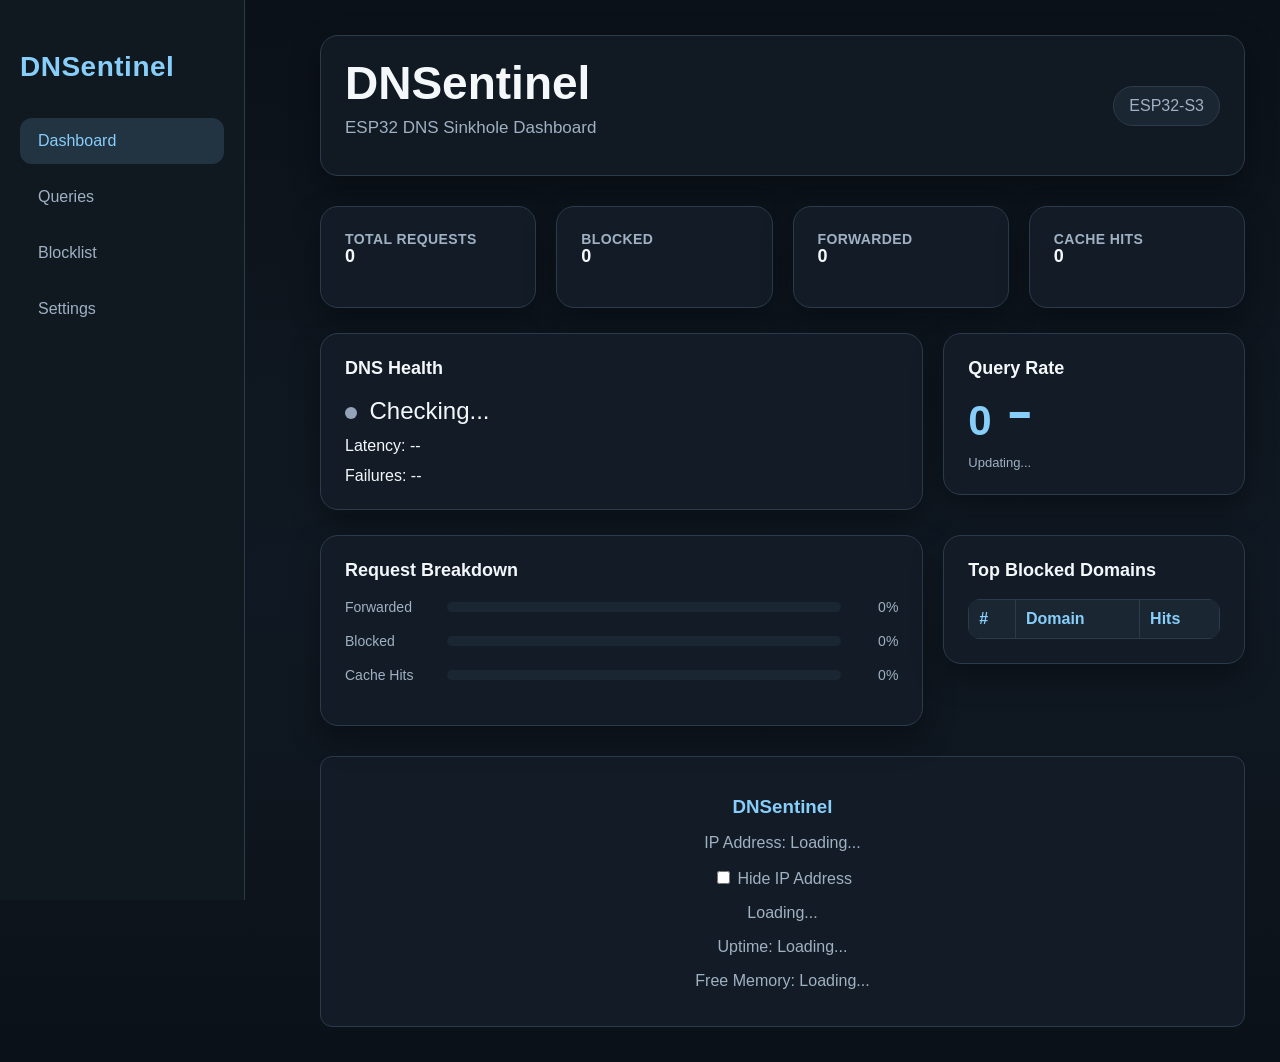
==== data/index.html @ ae34e049 "Redesign dashboard layout and modernize UI" ====
<!DOCTYPE html>
<html>

<head>
    <meta charset="UTF-8">
    <title>DNSentinel</title>
    <link rel="stylesheet" href="style.css">
</head>

<body>

    
    <div class="sidebar">
        <h2>DNSentinel</h2>

        <a href="/" class="active">
            Dashboard
        </a>

        <a href="/queries.html">
            Queries
        </a>

        <a href="/blocklist.html">
            Blocklist
        </a>

        <a href="/settings.html">
            Settings
        </a>
    </div>
    <div class="content">

            <header class="topbar">

                <div class="topbar-left">

                    <h1>DNSentinel</h1>

                    <p class="subtitle">
                        ESP32 DNS Sinkhole Dashboard
                    </p>
                </div>

                    <div class="system-chip">

                        <span>
                            ESP32-S3
                        </span>
                    </div>
                

                
            </header>
    

        

    
    
    <div class="stats-grid">

        <div class="card stat-card">

            <span class="stat-label">
                Total Requests
            </span>

            <h2 id="total">0</h2>
        </div>

        <div class="card stat-card">

            <span class="stat-label">
                Blocked
            </span>

            <h2 id="blocked">0</h2>

        </div>
        
        <div class="card stat-card">

            <span class="stat-label">
                Forwarded
            </span>

            <h2 id="forwarded">0</h2>


        </div>
        <div class="card stat-card">

            <span class="stat-label">
                Cache Hits
            </span>

            <h2 id="cache_hits">0</h2>
        </div>
    </div>

    <section class="dashboard-row">

        <div class="card wide-card">

            <h2>
                DNS Health
            </h2>

            <div class="health-grid">

                <div>

                    <span id="dns-dot" class="status-dot"></span>

                    <span id="dns-status">
                        Checking...
                    </span>
                </div>

                <div id="dns-latency">
                    Latency: --
                </div>

                <div id="dns-failures">
                    Failures: --
                </div>
            </div>
        </div>
        <div class="card wide-card">

            <h2>
                Query Rate
            </h2>

            <div class="query-rate-display">

                <span id="query-rate">
                    0
                </span>

                <span id="query-trend">
                    ▬
                </span>
            </div>
            <span class="card-status" id="stats-updated">
                Updating...
            </span>
        </div>
    </section>

    <section class="dashboard-row">
        <div class="card wide-card">

            <h2>
                Request Breakdown
            </h2>

            <div class="breakdown">

                <div class="bar-group">

                    <label>Forwarded</label>

                    <div class="bar-background">

                        <div
                            id="forwarded-bar"
                            class="bar forwarded-bar">
                        </div>
                    </div>

                    <span id="forwarded-percent">
                        0%
                    </span>
                </div>

                <div class="bar-group">

                    <label>Blocked</label>

                    <div class="bar-background">

                        <div 
                            id="blocked-bar"
                            class="bar blocked-bar">
                        </div>
                    </div>

                    <span id="blocked-percent">
                        0%
                    </span>
                </div>

                <div class="bar-group">

                    <label>Cache Hits</label>

                    <div class="bar-background">

                        <div
                            id="cache-bar"
                            class="bar cache-bar">
                        </div>
                    </div>

                    <span id="cache-percent">
                        0%
                    </span>
                </div>
            </div>
        </div>

        <div class="card wide-card">

            <h2>
                Top Blocked Domains
            </h2>

            <table class="compact-table">

                <thead>

                    <tr>

                        <th>#</th>
                        <th>Domain</th>
                        <th>Hits</th>
                    </tr>
                </thead>

                <tbody id="top-blocked">

                </tbody>
            </table>
        </div>
    </section>



    <footer>

        <h3>DNSentinel</h3>

        <p>
            IP Address:
            <span id="ip">Loading...</span>
        </p>

        <label>
            <input type="checkbox" id="hideIP">
            Hide IP Address
        </label>

        <p id="chip">
            Loading...
        </p>

        <p>
            Uptime:
            <span id="uptime">Loading...</span>
        </p>

        <p>
            Free Memory:
            <span id="memory">Loading...</span>
        </p>

    </footer>
</div>

        <script src="/dashboard.js"></script>
    </div>
</body>

</html>
---- data/style.css ----
:root {
    --background:#0b1118;

    --surface:#131c26;

    --surface-light:#1b2633;

    --sidebar:#101820;

    --border:#2b3b4c;

    --primary:#87CEFA;

    --primary-dark:#5bb7f5;

    --accent:#4ea8ff;

    --success:#00d084;

    --warning:#ffb020;

    --danger:#ff4d4d;

    --text:#f4f8fb;

    --secondary-text:#9fb1c3;

    --shadow:0 12px 30px rgba(0,0,0,.35);

    --radius:18px;

    --checking:#94a3b8;

}
body{

    margin: 0;

    background: 
        linear-gradient(
            180deg,
            #0b1118,
            #101923 55%,
            #0b1118
        );

        color: var(--text);

        font-family: 
            "Segoe UI",
            Inter,
            Arial,
            sans-serif;
}

h1{
   color:var(--text);
   font-size: 46px;
   margin: 0;

   font-weight: 700;
    }

.header { 
    display: flex;
    justify-content: space-between;
    align-items: flex-end;
    margin-bottom: 35px;
}


.dot {
    display: inline-block;
    width: 10px;
    height: 10px;
    background: var(--success);
    border-radius: 50%;
    margin-right: 8px;
}

.subtitle{
    color: var(--secondary-text);

    margin-top: 8px;

    font-size: 17px;
}

.cards {
    display: grid;

    grid-template-columns: 
        repeat(
            auto-fit,
            minmax(240px,1fr)
        );
    
        gap:22px;

        margin-bottom: 30px;
}

.card {
    background: var(--surface);

    border:1px solid var(--border);

    border-radius: var(--radius);

    padding: 24px;

    box-shadow: var(--shadow);

    transition: 
        transform .18s,
        border-color .18s,
        box-shadow .18s;
}

.card:hover{
    transform:translateY(-4px);
    border-color: var(--primary);

    box-shadow:0 16px 36px rgba(0,0,0,.45);
}


.card h2 {
    font-size: 18px;
    font-weight: 600;
    color: var(--text);
    margin-top: 0;
    margin-bottom: 18px;
}

.card p {
    font-size: 40px;
    font-weight: bold;
    margin: 10px;
    color: var(--primary);
}

table {
    border-collapse: collapse;
    width: 100%;
    overflow: hidden;

    border-radius: 12px;
}

th {
    background: #222;
    color: var(--primary);
}

th,td {
    border: 1px solid var(--border);
    padding: 12px;
}

tr:nth-child(even) {
    background: #1b1b1b;
}

tr:hover {
    background: #333;
}

.action {
    padding: 5px 10px;
    border-radius: 12px;
    font-weight: bold;
    font-size: 14px;
}

.blocked {
    background: var(--danger);
    color: white;
}

.forwarded {
    background: var(--primary);
    color: #111;
}


.cache_hit {
    background: var(--accent);
    color: white;
}

footer {

    margin-top: 50px;
    padding: 20px;

    background: var(--surface);

    border-radius: 12px;

    color: var(--secondary-text);

    text-align: center;
}

footer h3 {
    color: var(--primary);

    margin-bottom: 5px;
}

footer label {

    cursor: pointer;
}

.breakdown {
    margin: 30px 0;
}
.bar-group {
    margin-bottom: 18px;
}

.bar-background {
    width: 100%;
    height: 20px;

    background: #2a2a2a;

    border-radius: 10px;

    overflow: hidden;
}

.bar {
    height: 100%;
    width: 0%;

    transition:width 0.4s ease;
}

.forwarded-bar {
    background: var(--primary);
}

.blocked-bar {
    background: var(--danger);
}

.cache-bar {
    background: var(--accent);
}

.bar-group label {

    display: block;

    margin-bottom: 5px;

    color: white;

}

.bar-group span {

    color: var(--secondary-text);

}

#top-blocked td:first-child{
    width: 50px;

    text-align: center;

    color: var(--primary);

    font-weight: bold;
}

#top-blocked td:last-child
{
    width: 80px;

    text-align: right;

    font-weight: bold;
}

#top-blocked tr:nth-child(1) td:first-child {
    color: gold;
}

#top-blocked tr:nth-child(2) td:first-child {
    color: silver;
}

#top-blocked tr:nth-child(3) td:first-child {
    color: #cd7f32;
}

.settings-container {

    position: fixed;

    top: 20px;
    right: 20px;
}

#settings-button {

    background: var(--card);

    color: var(--primary);

    border: none;

    font-size: 28px;

    width: 50px;
    height: 50px;

    border-radius: 50%;

    cursor: pointer;

    transition: transform 0.3s ease;

    display: flex;
    align-items: center;
    justify-content: center;
}

#settings-button:hover{

    transform: rotate(45deg);
}

#settings-panel {
    position: absolute;

    right: 0;
    top: 60px;

    width: 280px;

    background: var(--surface);

    padding: 20px;

    border-radius: 12px;

    box-shadow: 0px 5px 15px #00000066;

    opacity: 0;

    transform: translateY(-20px);

    pointer-events: none;

    transition: 
        opacity 0.3s ease,
        transform 0.3s ease;
}

#settings-panel.open {

    opacity: 1;

    transform: translateY(0);

    pointer-events: auto;
}

#settings-panel label {

    display: block;

    margin: 15px 0;
}

#settings-panel input[type="text"] {

    width: 100%;

    margin-top: 5px;

    padding: 8px;

    background: #111;

    color: white;

    border: 1px solid var(--border);

    border-radius: 6px;
}

#save-settings{

    width: 100%;

    padding: 10px;

    border: none;

    border-radius: 8px;

    background: var(--primary);

    cursor: pointer;

    color: var(--background);

}

#restore-settings{
    width: 100%;

    padding: 10px;

    border: none;

    border-radius: 8px;

    background: var(--background);

    cursor: pointer;

    color: var(--primary);
}

#settings-button img {

    width: 24px;
    height: 24px;

    display: block;

    margin: auto;

    pointer-events: none;
}

#settingStatus {
    margin-top: 10px;
    font-weight: bold;
    color: var(--warning);
}

.blocklist-card {
    width: 350px;
}

#blocklist {
    margin: 15px 0;
}

.blocklist-entry {

    display: flex;

    justify-content: space-between;

    align-items: center;

    background: #222;

    padding: 8px;

    margin-bottom: 8px;

    border-radius: 8px;

}

.remove-domain {

    background: var(--danger);

    color: white;

    border: none;

    border-radius: 6px;

    padding: 5px 10px;

    cursor: pointer;
}

#add-domain {
    width: 100%;

    margin-top: 10px;

    padding: 10px;

    border: none;

    border-radius: 8px;

    background: var(--primary);

    color: var(--background);

    cursor: pointer;
}

#dns-status {
    font-size: 24px;
}

.sidebar{

    position: fixed;

    top: 0;

    left: 0;

    width: 245px;
    height: 100vh;

    padding: 28px 20px;

    box-sizing: border-box;

    background: var(--sidebar);

    border-right: 1px solid var(--border);

    overflow-y: auto;
}

.sidebar h2{

    color: var(--primary);

    margin-bottom: 35px;

    font-size: 28px;

    letter-spacing: .5px;
}

.sidebar a{
    display:flex;

    align-items: center;

    height: 46px;

    padding: 0 18px;

    margin-bottom: 10px;

    text-decoration: none;

    color: var(--secondary-text);

    border-radius: 12px;

    transition:
        background .2s,
        color .2s,
        transform .15s;

}

.sidebar a:hover{

    background: rgba(135,206,250,.12);

    color: var(--primary);

    transform: translateX(4px);
}

.content {
    margin-left: 285px;

    padding: 35px;
}

.summary-card
{
    margin-top: 20px;
    padding: 20px;

    border-radius: 10px;

    background: #1f2937;

    border-left: 5px solid #22c55e;
}

.summary-card h3{
    margin-top: 0;
}

.summary-card p {
    margin: 8px 0;
}

.summary-card button{
    margin-top: 10px;
}

.hidden
{
    display:none;
}

.card-status{

    display: block;

    margin-top: 10px;

    color: var(--secondary-text);

    font-size: 13px;
}

button{

    transition: 
        transform .15s ease,
        opacity .15s ease;
}

button:hover{

    transform: translateY(-2px);

    opacity: .95;
}

button:active{

    transform: translateY(0);
}


.status-dot
{
    display: inline-block;

    width: 12px;
    height: 12px;

    border-radius: 50%;

    background: var(--checking);

    margin-right: 8px;

    transition: background 0.3s ease;
}

#query-trend
{
    margin-left: 6px;

    font-size: 20px;

    font-weight: bold;

    position: relative;
    top:-10px;

    transition: color 0.3s ease;

}

.stats-grid{

    display: grid;

    grid-template-columns:repeat(auto-fit,minmax(200px,1fr));

    gap:20px;

    margin-bottom: 25px;

}

.dashboard-row{

    display:grid;

    grid-template-columns: 2fr 1fr;
    
    gap: 20px;

    margin-bottom: 25px;

    align-items: start;
}

.wide-card{

    width: 100%;

    box-sizing: border-box;
}

.health-grid{
    display: grid;

    gap: 12px;

    margin-top: 15px;
}

.query-rate-display{

    display: flex;

    align-items: center;

    gap: 12px;

    font-size: 42px;

    font-weight: bold;

    color: var(--primary);
}


.compact-table{

    width: 100%;
}

.compact-table td,
.compact-table th{

    padding: 10px;
}


.sidebar a.active{
    background:rgba(135,206,250,.15);
    color:var(--primary);
}

.topbar{
    display: flex;
    justify-content: space-between;
    align-items: center;

    gap: 24px;

    margin-bottom: 30px;

    padding: 20px 24px;

    background: rgba(19,28,38,.75);

    border: 1px solid var(--border);

    border-radius: var(--radius);

    box-shadow: var(--shadow);
}

.topbar-left{
    min-width: 0;
}

.system-chip{

    display: flex;
    align-items: center;

    padding: 10px 15px;

    background: var(--surface-light);

    border: 1px solid var(--border);

    border-radius: 999px;

    color: var(--secondary-text);

    white-space: nowrap;
}


.stat-card{
    min-width: 0;
}

.stat-card .stat-label{
    display: block;
    
    color: var(--secondary-text);

    font-size: 14px;

    font-weight: 600;

    letter-spacing: .4px;

    text-transform: uppercase;
}

.stat-card h2{
    margin: 14px 0 0;

    color: var(--primary);

    font-size: 38px;

    line-height: 1;

    font-weight: 700;
}

.dashboard-row{
    align-items: start;
}

.card h2{
    margin: 0 0 18px;

    color: var(--text);

    font-size: 18px;

    font-weight: 600;
}

.breakdown{
    margin: 0;
}

.bar-group{
    display: grid;

    grid-template-columns: 90px minmax(0,1fr) 45px;

    align-items: center;

    gap: 12px;

    margin-bottom: 18px;
}

.bar-group label{
    margin: 0;

    color: var(--secondary-text);

    font-size: 14px;
}

.bar-group span{
    text-align: right;

    font-size: 14px;
}

.bar-background{
    height: 10px;

    background: var(--surface-light);

    border-radius:999px;
}

.compact-table th{
    background: var(--surface-light);

    color: var(--primary);

    text-align: left;
}

.compact-table tr:nth-child(even){
    background:rgba(255,255,255,.02);
}

.compact-table tr:hover{
    background:rgba(135,206,250,.07);
}

footer{
    margin-top: 30px;

    background: var(--surface);

    border: 1px solid var(--border);
}

@media (max-width:1000px){

    .dashboard-row{
        grid-template-columns: 1fr;
    }

    .topbar{
        align-items: flex-start;
    }

    .topbar-right{
        flex-wrap: wrap;
        justify-content: flex-end;
    }
}

@media (max-width:700px){

    .sidebar{
        position: static;

        width: 100%;
        height: auto;

        display: flex;
        flex-wrap: wrap;

        gap: 8px;

        padding: 16px;
    }

    .sidebar h2{
        width: 100%;

        margin: 0 0 10px;
    }

    .sidebar a{
        margin: 0;
    }

    .content{
        margin-left: 0;

        padding: 20px;
    }

    .topbar{
        flex-direction: column;
    }

    .topbar-right{
        justify-content: flex-start;
    }

    h1{
        font-size: 36px;
    }

    .bar-group{
        grid-template-columns: 1fr;
        gap: 7px;
    }
    .bar-group span{
        text-align: left;
    }


}
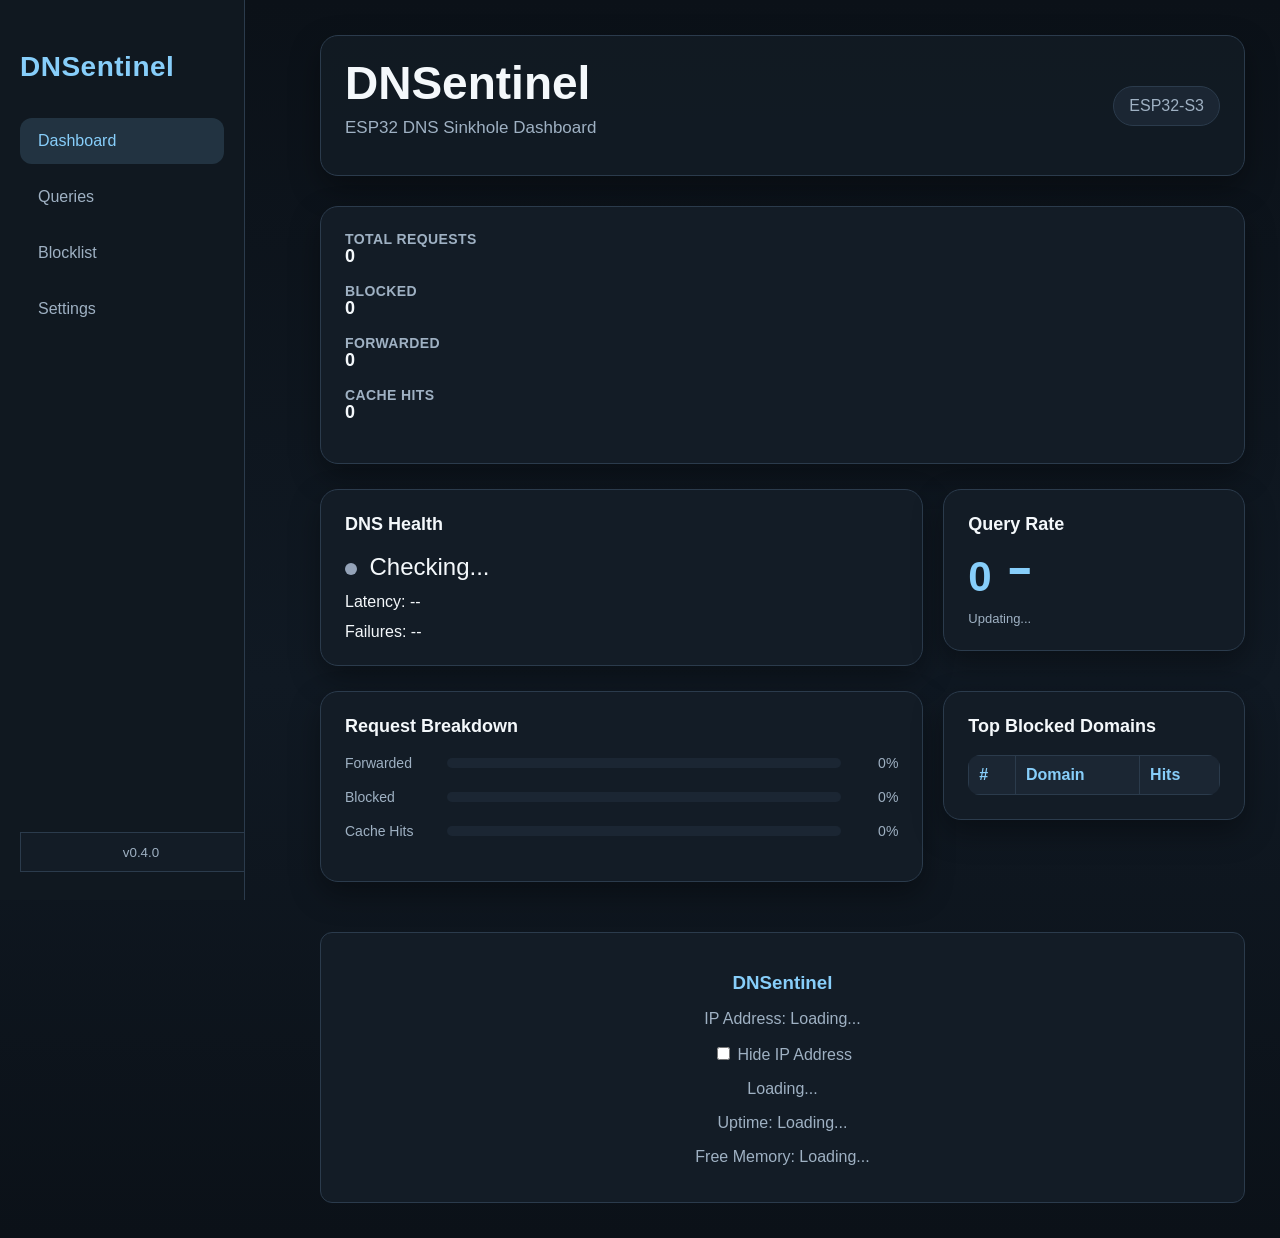
==== commit fa2b6eff: "Simplify frontend structure and reuse shared styles" ====
--- a/data/index.html
+++ b/data/index.html
@@ -8,33 +8,22 @@
 </head>
 
 <body>
-
-    
-    <div class="sidebar">
+    <aside class="navbar">
         <h2>DNSentinel</h2>
-
-        <a href="/" class="active">
-            Dashboard
-        </a>
-
-        <a href="/queries.html">
-            Queries
-        </a>
-
-        <a href="/blocklist.html">
-            Blocklist
-        </a>
-
-        <a href="/settings.html">
-            Settings
-        </a>
-    </div>
-    <div class="content">
+        <nav>
+        <a href="/" class="active">Dashboard</a>
+        <a href="/queries.html">Queries</a>
+        <a href="/blocklist.html">Blocklist</a>
+        <a href="/settings.html">Settings</a>
+    </nav>
+        <footer class="navbar-ftr">
+            <small>v0.4.0</small>
+        </footer>
+    </aside>
+    <main class="content">
 
             <header class="topbar">
-
-                <div class="topbar-left">
-
+                <div>
                     <h1>DNSentinel</h1>
 
                     <p class="subtitle">
@@ -42,12 +31,12 @@
                     </p>
                 </div>
 
-                    <div class="system-chip">
+                <div class="status-chip">
 
                         <span>
                             ESP32-S3
                         </span>
-                    </div>
+                </div>
                 
 
                 
@@ -58,18 +47,15 @@
 
     
     
-    <div class="stats-grid">
-
-        <div class="card stat-card">
+    <section class="stats-grid">
+
+        <div class="card stat-card interactive-card">
 
             <span class="stat-label">
                 Total Requests
             </span>
 
             <h2 id="total">0</h2>
-        </div>
-
-        <div class="card stat-card">
 
             <span class="stat-label">
                 Blocked
@@ -77,19 +63,12 @@
 
             <h2 id="blocked">0</h2>
 
-        </div>
+            <span class="stat-label">
+                Forwarded
+            </span>
+
+            <h2 id="forwarded">0</h2>
         
-        <div class="card stat-card">
-
-            <span class="stat-label">
-                Forwarded
-            </span>
-
-            <h2 id="forwarded">0</h2>
-
-
-        </div>
-        <div class="card stat-card">
 
             <span class="stat-label">
                 Cache Hits
@@ -97,11 +76,11 @@
 
             <h2 id="cache_hits">0</h2>
         </div>
-    </div>
+    </section>
 
     <section class="dashboard-row">
 
-        <div class="card wide-card">
+        <div class="card">
 
             <h2>
                 DNS Health
@@ -127,7 +106,7 @@
                 </div>
             </div>
         </div>
-        <div class="card wide-card">
+        <div class="card">
 
             <h2>
                 Query Rate
@@ -150,7 +129,7 @@
     </section>
 
     <section class="dashboard-row">
-        <div class="card wide-card">
+        <div class="card">
 
             <h2>
                 Request Breakdown
@@ -166,7 +145,7 @@
 
                         <div
                             id="forwarded-bar"
-                            class="bar forwarded-bar">
+                            class="bar progress-forwarded">
                         </div>
                     </div>
 
@@ -183,7 +162,7 @@
 
                         <div 
                             id="blocked-bar"
-                            class="bar blocked-bar">
+                            class="bar progress-blocked">
                         </div>
                     </div>
 
@@ -200,7 +179,7 @@
 
                         <div
                             id="cache-bar"
-                            class="bar cache-bar">
+                            class="bar progress-cache">
                         </div>
                     </div>
 
@@ -211,7 +190,7 @@
             </div>
         </div>
 
-        <div class="card wide-card">
+        <div class="card">
 
             <h2>
                 Top Blocked Domains
@@ -238,7 +217,7 @@
 
 
 
-    <footer>
+    <footer class="page-ftr">
 
         <h3>DNSentinel</h3>
 
@@ -267,10 +246,9 @@
         </p>
 
     </footer>
-</div>
+</main>
 
         <script src="/dashboard.js"></script>
-    </div>
 </body>
 
 </html>
--- a/data/style.css
+++ b/data/style.css
@@ -5,7 +5,7 @@
 
     --surface-light:#1b2633;
 
-    --sidebar:#101820;
+    --navbar:#101820;
 
     --border:#2b3b4c;
 
@@ -110,14 +110,19 @@
     padding: 24px;
 
     box-shadow: var(--shadow);
-
-    transition: 
+    width: 100%;
+    box-sizing: border-box;
+}
+
+.interactive-card{
+    transition:
         transform .18s,
-        border-color .18s,
-        box-shadow .18s;
-}
-
-.card:hover{
+        border-color .18s
+        box-shadow .18s
+        ;
+}
+
+.interactive-card:hover{
     transform:translateY(-4px);
     border-color: var(--primary);
 
@@ -133,13 +138,6 @@
     margin-bottom: 18px;
 }
 
-.card p {
-    font-size: 40px;
-    font-weight: bold;
-    margin: 10px;
-    color: var(--primary);
-}
-
 table {
     border-collapse: collapse;
     width: 100%;
@@ -189,7 +187,7 @@
     color: white;
 }
 
-footer {
+.page-ftr {
 
     margin-top: 50px;
     padding: 20px;
@@ -203,13 +201,14 @@
     text-align: center;
 }
 
-footer h3 {
+.page-ftr h3 {
     color: var(--primary);
 
     margin-bottom: 5px;
 }
 
-footer label {
+
+.page-ftr label {
 
     cursor: pointer;
 }
@@ -239,15 +238,15 @@
     transition:width 0.4s ease;
 }
 
-.forwarded-bar {
+.progress-forwarded {
     background: var(--primary);
 }
 
-.blocked-bar {
+.progress-blocked {
     background: var(--danger);
 }
 
-.cache-bar {
+.progress-cache {
     background: var(--accent);
 }
 
@@ -306,7 +305,7 @@
     right: 20px;
 }
 
-#settings-button {
+#settings-btn {
 
     background: var(--card);
 
@@ -330,7 +329,7 @@
     justify-content: center;
 }
 
-#settings-button:hover{
+#settings-btn:hover{
 
     transform: rotate(45deg);
 }
@@ -429,17 +428,6 @@
     color: var(--primary);
 }
 
-#settings-button img {
-
-    width: 24px;
-    height: 24px;
-
-    display: block;
-
-    margin: auto;
-
-    pointer-events: none;
-}
 
 #settingStatus {
     margin-top: 10px;
@@ -488,29 +476,12 @@
     cursor: pointer;
 }
 
-#add-domain {
-    width: 100%;
-
-    margin-top: 10px;
-
-    padding: 10px;
-
-    border: none;
-
-    border-radius: 8px;
-
-    background: var(--primary);
-
-    color: var(--background);
-
-    cursor: pointer;
-}
 
 #dns-status {
     font-size: 24px;
 }
 
-.sidebar{
+.navbar{
 
     position: fixed;
 
@@ -525,14 +496,17 @@
 
     box-sizing: border-box;
 
-    background: var(--sidebar);
+    background: var(--navbar);
 
     border-right: 1px solid var(--border);
 
     overflow-y: auto;
-}
-
-.sidebar h2{
+
+    display: flex;
+    flex-direction: column;
+}
+
+.navbar h2{
 
     color: var(--primary);
 
@@ -543,7 +517,7 @@
     letter-spacing: .5px;
 }
 
-.sidebar a{
+.navbar a{
     display:flex;
 
     align-items: center;
@@ -567,7 +541,15 @@
 
 }
 
-.sidebar a:hover{
+.navbar-ftr{
+    margin-top: auto;
+    color: var(--secondary-text);
+    padding: 10px 18px;
+    width: 100%;
+    text-align: center;
+}
+
+.navbar a:hover{
 
     background: rgba(135,206,250,.12);
 
@@ -698,12 +680,6 @@
     align-items: start;
 }
 
-.wide-card{
-
-    width: 100%;
-
-    box-sizing: border-box;
-}
 
 .health-grid{
     display: grid;
@@ -741,7 +717,7 @@
 }
 
 
-.sidebar a.active{
+.navbar a.active{
     background:rgba(135,206,250,.15);
     color:var(--primary);
 }
@@ -766,11 +742,13 @@
     box-shadow: var(--shadow);
 }
 
-.topbar-left{
-    min-width: 0;
-}
-
-.system-chip{
+.topbar-right{
+    display: flex;
+    align-items: center;
+    gap: 12px;
+}
+
+.status-chip{
 
     display: flex;
     align-items: center;
@@ -895,6 +873,28 @@
     border: 1px solid var(--border);
 }
 
+.card-description{
+    display: flex;
+
+    justify-content: space-between;
+    align-items: center;
+    gap: 20px;
+    margin-bottom: 18px;
+}
+
+.card-header h2{
+    margin: 0 0 5px;
+}
+
+.card-description{
+    margin: 0;
+
+    color: var(--secondary-text);
+
+    font-size: 14px;
+    font-weight: 400;
+}
+
 @media (max-width:1000px){
 
     .dashboard-row{
@@ -913,7 +913,7 @@
 
 @media (max-width:700px){
 
-    .sidebar{
+    .navbar{
         position: static;
 
         width: 100%;
@@ -927,13 +927,13 @@
         padding: 16px;
     }
 
-    .sidebar h2{
+    .navbar h2{
         width: 100%;
 
         margin: 0 0 10px;
     }
 
-    .sidebar a{
+    .navbar a{
         margin: 0;
     }
 
@@ -966,6 +966,411 @@
 
 }
 
-
-
-
+/*queries page overides*/
+
+.query-toolbar-card{
+    margin-bottom: 25px;
+}
+
+.query-toolbar-card:hover{
+    transform:none;
+    border-color: var(--border);
+    box-shadow: var(--shadow);
+}
+
+.toolbar{
+    display: grid;
+    grid-template-columns: 
+        minmax(240px, 2fr)
+        repeat(3,minmax(145px, 1fr))
+        minmax(130px,0.8fr);
+
+    gap:16px;
+    align-items: end;
+}
+
+.form-group{
+    display: flex;
+    flex-direction: column;
+
+    min-width: 0;
+}
+
+.form-group label,
+.form-label{
+    display: block;
+
+    margin-bottom: 8px;
+
+    color: var(--secondary-text);
+
+    font-size: 13px;
+    font-weight: 600;
+
+    letter-spacing: 0.35px;
+    text-transform: uppercase;
+}
+
+.form-group input,
+.form-group select,
+.form-group textarea{
+    width: 100%;
+
+    box-sizing: border-box;
+
+    padding: 0 13px;
+
+    background: var(--surface-light);
+
+    color: var(--text);
+
+    border: 1px solid var(--border);
+    border-radius: 10px;
+
+    font-family: inherit;
+    font-size: 14px;
+
+    outline: none;
+
+    transition: 
+        border-color 0.2s ease,
+        box-shadow .2s ease,
+        background 0.2s ease;
+}
+
+.form-group input,
+.form-group select{
+    height: 44px;
+}
+
+.form-group input::placeholder{
+    color: #718397;
+}
+
+.form-group input:hover,
+.form-group select:hover{
+    border-color: #45627d;
+}
+
+.form-group input:focus,
+.form-group select:focus{
+    border-color: var(--primary);
+
+    box-shadow: 
+        0 0 0 3px rgba( 135,206, 250,0.12);
+
+    background: #1e2a38;
+
+}
+
+.form-group select{
+    cursor: pointer;
+}
+
+.form-group select option{
+    background: var(--surface-light);
+    color: var(--text);
+}
+
+.form-action{
+    justify-content: flex-end;
+}
+
+.danger-btn{
+    height: 44px;
+
+    padding: 0 18px;
+
+    background: rgba(255,77, 77,.12);
+
+    color: var(--danger);
+
+    border: 1px solid rgba(255, 77,77,.4);
+    border-radius: 10px;
+
+    font-family: inherit;
+    font-size: 14px;
+    font-weight: 600;
+
+    cursor: pointer;
+}
+
+.primary-btn{
+    height: 44px;
+    padding: 0 18px;
+    background: var(--primary);
+    color: var(--background);
+    border: 1px solid var(--primary);
+    border-radius: 10px;
+
+    font-family: inherit;
+    font-size: 14px;
+    font-weight: 600;
+    cursor: pointer;
+}
+
+.primary-btn:hover{
+    background: var(--primary-dark);
+    border-color: var(--primary-dark);
+
+    opacity: 1;
+}
+
+.danger-btn:hover{
+    background: rgba( 255,77,77, .2);
+
+    border-color: var(--danger);
+    opacity: 1;
+}
+
+.danger-btn:focus{
+    outline: none;
+
+    box-shadow: 
+        0 0 0 3px rgba(255,77,77,0.15);
+}
+
+.primary-btn:focus{
+    outline: none;
+    box-shadow: 0 0 0 3px rgba(135,206,250,0.15);
+}
+
+.primary-btn:disabled
+{
+    cursor: not-allowed;
+    opacity: 0.55;
+
+    transform: none;
+}
+
+.form-status{
+    min-height: 18px;
+
+    margin: 16px 0 0;
+
+    color: var(--secondary-text);
+
+    font-size: 14px;
+    font-weight: 500;
+}
+
+.query-table-card .table-subtitle{
+    margin: 0;
+
+    color: var(--secondary-text);
+
+    font-size: 14px;
+
+    font-weight: 400;
+}
+
+.table-scroll{
+    width: 100%;
+
+    overflow-x: auto;
+
+    border: 1px solid var(--border);
+    border-radius: 12px;
+}
+
+.query-table{
+    width: 100%;
+    min-width: 650px;
+
+    border-collapse: collapse;
+
+    background: var(--surface);
+}
+
+.query-table th{
+    padding:13px 15px;
+
+    background:var(--surface-light);
+
+    color:var(--primary);
+
+    border-top:none;
+    border-left: none;
+    border-right: none;
+    border-bottom: 1px solid var(--border);
+
+    font-size: 13px;
+    font-weight: 600;
+
+    letter-spacing: 0.35px;
+    text-align: left;
+    text-transform: uppercase;
+}
+
+.query-table td{
+    padding: 14px 15px;
+
+    color:var(--text);
+
+    border-top: none;
+    border-right: none;
+    border-left: none;
+    border-bottom: 1px solid rgba(43, 59, 76, .75);
+
+    font-size: 14px;
+}
+
+.query-table th:first-child,
+.query-table td:first-child{
+    width: 170px;
+}
+
+.query-table th:last-child,
+.query-table td:last-child{
+    width: 130px;
+}
+
+.query-table td:nth-child(2){
+    overflow-wrap: anywhere;
+}
+
+.query-table tbody tr{
+    background: transparent;
+
+    transition: background .15s ease;
+}
+
+.query-table tbody tr:nth-child(even){
+
+    background: rgba(255, 255, 255,0.018);
+}
+
+.query-table tbody tr:hover
+{
+    background: rgba(135, 206,250, 0.07);
+}
+
+.query-table tbody tr:last-child td
+{
+    border-bottom: none;
+}
+.query-table .action
+{
+    display: inline-flex;
+    
+    align-items: center;
+    justify-content: center;
+
+    min-width: 78px;
+
+    padding: 6px 10px;
+
+    box-sizing: border-box;
+
+    border-radius: 999px;
+
+    font-size: 12px;
+
+    font-weight: bold;
+    letter-spacing: 0.25px;
+}
+
+query-table .blocked{
+    background: rgba(255, 77, 77, 0.15);
+
+    color:#ff8585;
+
+    border: 1px solid rgba(255, 77, 77, 0.35);
+}
+
+.query-table .forwarded
+{
+    background: rgba(135, 206,250,0.14);
+
+    color: var(--primary);
+
+    border: 1px solid rgba(135, 206, 250,0.3);
+}
+
+.query-table .cache_hit
+{
+    background: rgba(78, 168, 255, 0.14);
+
+    color:#8bbfff;
+
+    border: 1px solid rgba(78, 168, 255, 0.32);
+}
+
+.live-dot{
+    display: inline-block;
+    width: 9px;
+    height: 9px;
+    margin-right: 8px;
+    background: var(--success);
+    border-radius: 50%;
+    box-shadow: 0 0 0 4px rgba(0, 208, 132, 0.1);
+
+    animation:livePulse 2.0s infinite;
+}
+
+@keyframes livePulse
+{
+    0%
+    {
+        opacity: 1;
+        box-shadow: 0 0 0 4px rgba(0, 208, 132, 0.1);
+
+    }
+    50%{
+        opacity: 0.7;
+        box-shadow: 0 0 0 7px rgba(0, 208, 132, 0.03);
+
+    }
+    100%
+    {
+        opacity: 1;
+        box-shadow: 
+        0 0 0 4px rgba(0, 208, 132, 0.1);
+    }
+}
+
+@media (max-width: 1200px)
+{
+    .query-toolbar
+    {
+            grid-template-columns: minmax(240px, 2fr)
+            repeat(2, minmax(150px, 1fr));
+    }
+    .query-clear-control{
+        justify-content: flex-end;
+    }
+}
+
+/*mobile */
+@media (max-width: 700px)
+{
+    .query-toolbar{
+        grid-template-columns: 1fr;
+    }
+    .query-clear-control{
+        justify-content: flex-start;
+    }
+    .danger-btn
+    {
+        width: 100%;
+    }
+    .query-table-card{
+        padding: 18px;
+    }
+    .query-table-header{
+        align-items: flex-start;
+    }
+
+    .query-table th:first-child,
+    .query-table td:first-child{
+    
+        width: 145px;
+    }
+    }
+
+    .form-group + .primary-btn
+    {
+        width: 100%;
+        margin-top: 12px;
+    }
+
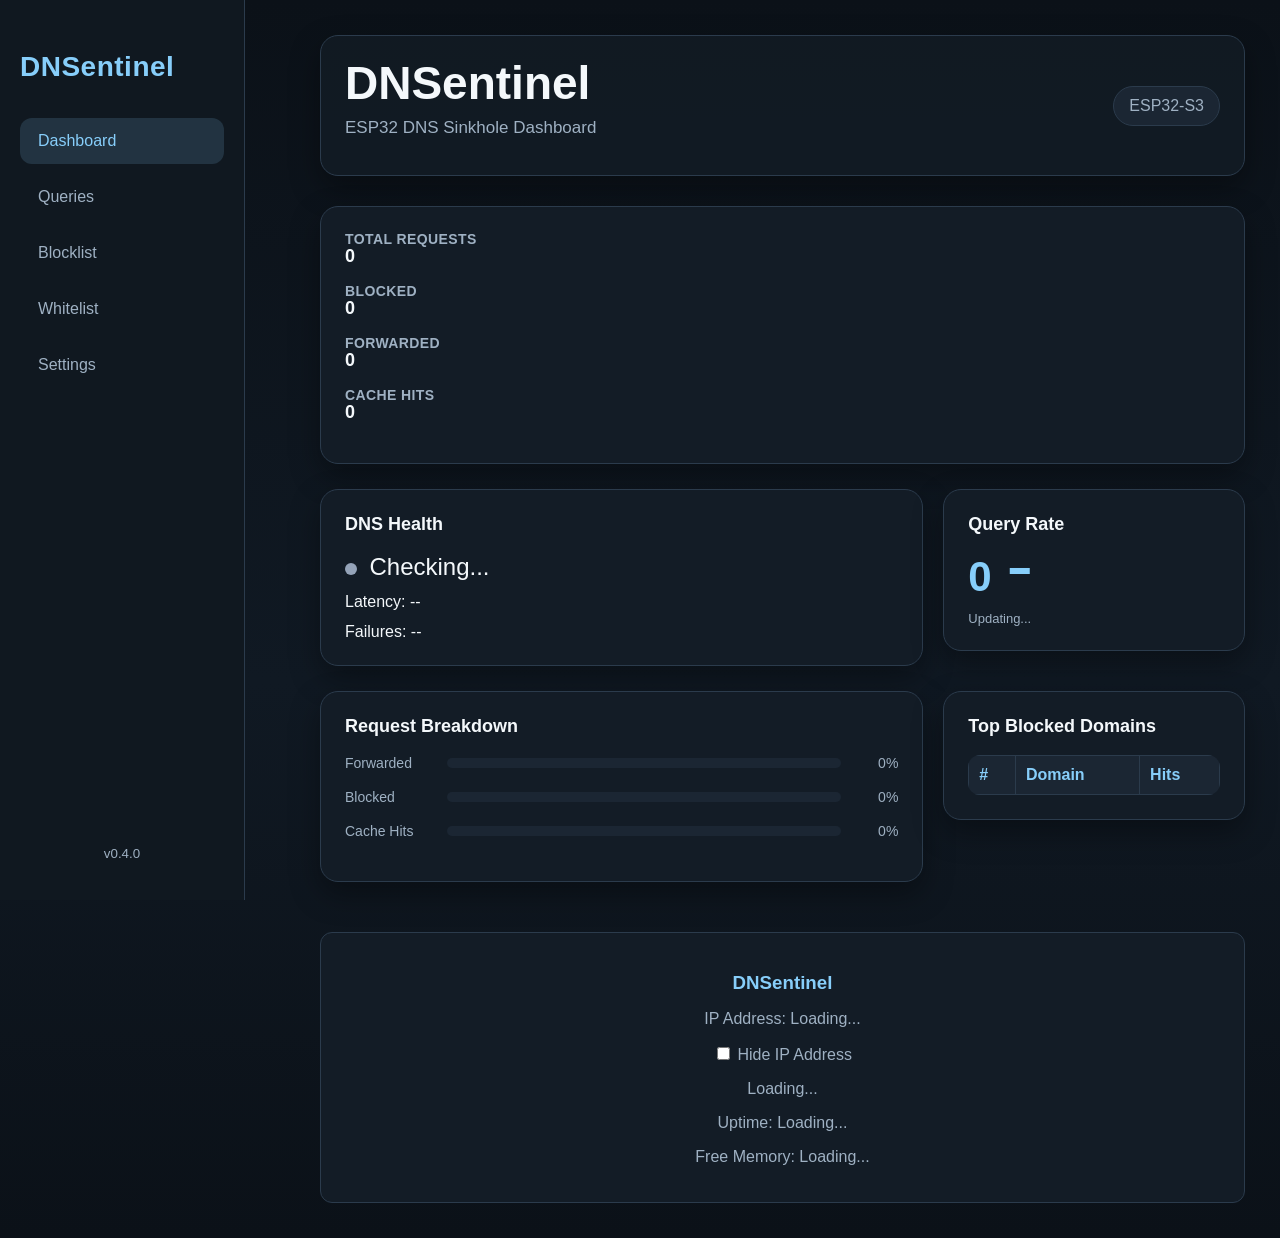
==== commit 676ca938: "Add whitelist management frontend" ====
--- a/data/index.html
+++ b/data/index.html
@@ -14,6 +14,7 @@
         <a href="/" class="active">Dashboard</a>
         <a href="/queries.html">Queries</a>
         <a href="/blocklist.html">Blocklist</a>
+        <a href="/whitelist.html">Whitelist</a>
         <a href="/settings.html">Settings</a>
     </nav>
         <footer class="navbar-ftr">
--- a/data/style.css
+++ b/data/style.css
@@ -61,43 +61,12 @@
    font-weight: 700;
     }
 
-.header { 
-    display: flex;
-    justify-content: space-between;
-    align-items: flex-end;
-    margin-bottom: 35px;
-}
-
-
-.dot {
-    display: inline-block;
-    width: 10px;
-    height: 10px;
-    background: var(--success);
-    border-radius: 50%;
-    margin-right: 8px;
-}
-
 .subtitle{
     color: var(--secondary-text);
 
     margin-top: 8px;
 
     font-size: 17px;
-}
-
-.cards {
-    display: grid;
-
-    grid-template-columns: 
-        repeat(
-            auto-fit,
-            minmax(240px,1fr)
-        );
-    
-        gap:22px;
-
-        margin-bottom: 30px;
 }
 
 .card {
@@ -129,15 +98,6 @@
     box-shadow:0 16px 36px rgba(0,0,0,.45);
 }
 
-
-.card h2 {
-    font-size: 18px;
-    font-weight: 600;
-    color: var(--text);
-    margin-top: 0;
-    margin-bottom: 18px;
-}
-
 table {
     border-collapse: collapse;
     width: 100%;
@@ -193,7 +153,7 @@
     padding: 20px;
 
     background: var(--surface);
-
+    border: 1px solid var(--border);
     border-radius: 12px;
 
     color: var(--secondary-text);
@@ -297,153 +257,55 @@
     color: #cd7f32;
 }
 
-.settings-container {
-
-    position: fixed;
-
-    top: 20px;
-    right: 20px;
-}
-
-#settings-btn {
-
-    background: var(--card);
-
-    color: var(--primary);
-
-    border: none;
-
-    font-size: 28px;
-
-    width: 50px;
-    height: 50px;
-
-    border-radius: 50%;
-
-    cursor: pointer;
-
-    transition: transform 0.3s ease;
-
+.settings-grid{
+    display: grid;
+    grid-template-columns: repeat(2,minmax(0, 1fr));
+    gap: 20px;
+    align-items: start;
+}
+
+.settings-actions{
+    grid-column: 1/ -1;
+}
+
+.check-row
+{
     display: flex;
     align-items: center;
-    justify-content: center;
-}
-
-#settings-btn:hover{
-
-    transform: rotate(45deg);
-}
-
-#settings-panel {
-    position: absolute;
-
-    right: 0;
-    top: 60px;
-
-    width: 280px;
-
-    background: var(--surface);
-
-    padding: 20px;
-
-    border-radius: 12px;
-
-    box-shadow: 0px 5px 15px #00000066;
-
-    opacity: 0;
-
-    transform: translateY(-20px);
-
-    pointer-events: none;
-
-    transition: 
-        opacity 0.3s ease,
-        transform 0.3s ease;
-}
-
-#settings-panel.open {
-
-    opacity: 1;
-
-    transform: translateY(0);
-
-    pointer-events: auto;
-}
-
-#settings-panel label {
-
-    display: block;
-
+    gap: 12px;
+    min-height: 44px;
+    padding: 0 14px;
+
+    background: var(--surface-light);
+    border: 1px solid var(--border);
+    border-radius: 10px;
+    color: var(--text);
+
+    cursor: pointer;
+    transition: border-color .02s ease,
+                background 0.2s ease;
+}
+
+.check-row:hover{
+    background: #1e2a38;
+    border-color: #45627d;
+}
+
+.check-row input{
+    width: 18px;
+    height: 18px;
+    margin: 0;
+
+    accent-color: var(--primary);
+
+    cursor: pointer;
+}
+
+#filterlist {
     margin: 15px 0;
 }
 
-#settings-panel input[type="text"] {
-
-    width: 100%;
-
-    margin-top: 5px;
-
-    padding: 8px;
-
-    background: #111;
-
-    color: white;
-
-    border: 1px solid var(--border);
-
-    border-radius: 6px;
-}
-
-#save-settings{
-
-    width: 100%;
-
-    padding: 10px;
-
-    border: none;
-
-    border-radius: 8px;
-
-    background: var(--primary);
-
-    cursor: pointer;
-
-    color: var(--background);
-
-}
-
-#restore-settings{
-    width: 100%;
-
-    padding: 10px;
-
-    border: none;
-
-    border-radius: 8px;
-
-    background: var(--background);
-
-    cursor: pointer;
-
-    color: var(--primary);
-}
-
-
-#settingStatus {
-    margin-top: 10px;
-    font-weight: bold;
-    color: var(--warning);
-}
-
-.blocklist-card {
-    width: 350px;
-}
-
-#blocklist {
-    margin: 15px 0;
-}
-
-.blocklist-entry {
+.filterlist-entry {
 
     display: flex;
 
@@ -545,7 +407,6 @@
     margin-top: auto;
     color: var(--secondary-text);
     padding: 10px 18px;
-    width: 100%;
     text-align: center;
 }
 
@@ -586,11 +447,6 @@
 
 .summary-card button{
     margin-top: 10px;
-}
-
-.hidden
-{
-    display:none;
 }
 
 .card-status{
@@ -797,10 +653,6 @@
     font-weight: 700;
 }
 
-.dashboard-row{
-    align-items: start;
-}
-
 .card h2{
     margin: 0 0 18px;
 
@@ -865,15 +717,7 @@
     background:rgba(135,206,250,.07);
 }
 
-footer{
-    margin-top: 30px;
-
-    background: var(--surface);
-
-    border: 1px solid var(--border);
-}
-
-.card-description{
+.card-header{
     display: flex;
 
     justify-content: space-between;
@@ -964,18 +808,6 @@
     }
 
 
-}
-
-/*queries page overides*/
-
-.query-toolbar-card{
-    margin-bottom: 25px;
-}
-
-.query-toolbar-card:hover{
-    transform:none;
-    border-color: var(--border);
-    box-shadow: var(--shadow);
 }
 
 .toolbar{
@@ -1048,12 +880,14 @@
 }
 
 .form-group input:hover,
-.form-group select:hover{
+.form-group select:hover,
+.form-group textarea:hover{
     border-color: #45627d;
 }
 
 .form-group input:focus,
-.form-group select:focus{
+.form-group select:focus,
+.form-group textarea:focus{
     border-color: var(--primary);
 
     box-shadow: 
@@ -1074,6 +908,20 @@
 
 .form-action{
     justify-content: flex-end;
+}
+
+.form-group textarea{
+    min-height: 140px;
+    padding: 12px 13px;
+
+    resize: vertical;
+}
+
+.button-row
+{
+    display: flex;
+    flex-wrap: wrap;
+    gap: 12px;
 }
 
 .danger-btn{
@@ -1109,6 +957,22 @@
     cursor: pointer;
 }
 
+.secondary-btn{
+    height: 44px;
+    padding: 0 18px;
+    background: var(--surface-light);
+    color: var(--secondary-text);
+
+    border: 1px solid var(--border);
+    border-radius: 10px;
+
+    font-family: inherit;
+    font-size: 14px;
+    font-weight: 600;
+
+    cursor: pointer;
+}
+
 .primary-btn:hover{
     background: var(--primary-dark);
     border-color: var(--primary-dark);
@@ -1123,6 +987,12 @@
     opacity: 1;
 }
 
+.secondary-btn:hover{
+    color: var(--text);
+    border-color: var(--primary);
+    opacity: 1;
+}
+
 .danger-btn:focus{
     outline: none;
 
@@ -1135,6 +1005,12 @@
     box-shadow: 0 0 0 3px rgba(135,206,250,0.15);
 }
 
+.secondary-btn:focus
+{
+    outline: none;
+    box-shadow: 0 0 0 3px rgba(135, 206, 250, 0.15);
+}
+
 .primary-btn:disabled
 {
     cursor: not-allowed;
@@ -1154,7 +1030,7 @@
     font-weight: 500;
 }
 
-.query-table-card .table-subtitle{
+.table-subtitle{
     margin: 0;
 
     color: var(--secondary-text);
@@ -1270,7 +1146,7 @@
     letter-spacing: 0.25px;
 }
 
-query-table .blocked{
+.query-table .blocked{
     background: rgba(255, 77, 77, 0.15);
 
     color:#ff8585;
@@ -1308,6 +1184,18 @@
     animation:livePulse 2.0s infinite;
 }
 
+.hidden
+{
+    display:none;
+}
+
+.stack
+{
+    display: flex;
+    flex-direction: column;
+    gap: 16px;
+}
+
 @keyframes livePulse
 {
     0%
@@ -1331,41 +1219,23 @@
 
 @media (max-width: 1200px)
 {
-    .query-toolbar
+    .toolbar
     {
             grid-template-columns: minmax(240px, 2fr)
             repeat(2, minmax(150px, 1fr));
     }
-    .query-clear-control{
-        justify-content: flex-end;
-    }
 }
 
 /*mobile */
 @media (max-width: 700px)
 {
-    .query-toolbar{
+    .toolbar{
         grid-template-columns: 1fr;
     }
-    .query-clear-control{
-        justify-content: flex-start;
-    }
+
     .danger-btn
     {
         width: 100%;
-    }
-    .query-table-card{
-        padding: 18px;
-    }
-    .query-table-header{
-        align-items: flex-start;
-    }
-
-    .query-table th:first-child,
-    .query-table td:first-child{
-    
-        width: 145px;
-    }
     }
 
     .form-group + .primary-btn
@@ -1374,3 +1244,25 @@
         margin-top: 12px;
     }
 
+    .button-row{
+        flex-direction: column;
+    }
+
+    .button-row button
+    {
+        width: 100%;
+    }
+}
+
+@media (max-width: 900px){
+    .settings-grid
+    {
+        grid-template-columns: 1fr;
+    }
+
+    .settings-actions
+    {
+        grid-column: auto;
+    }
+}
+
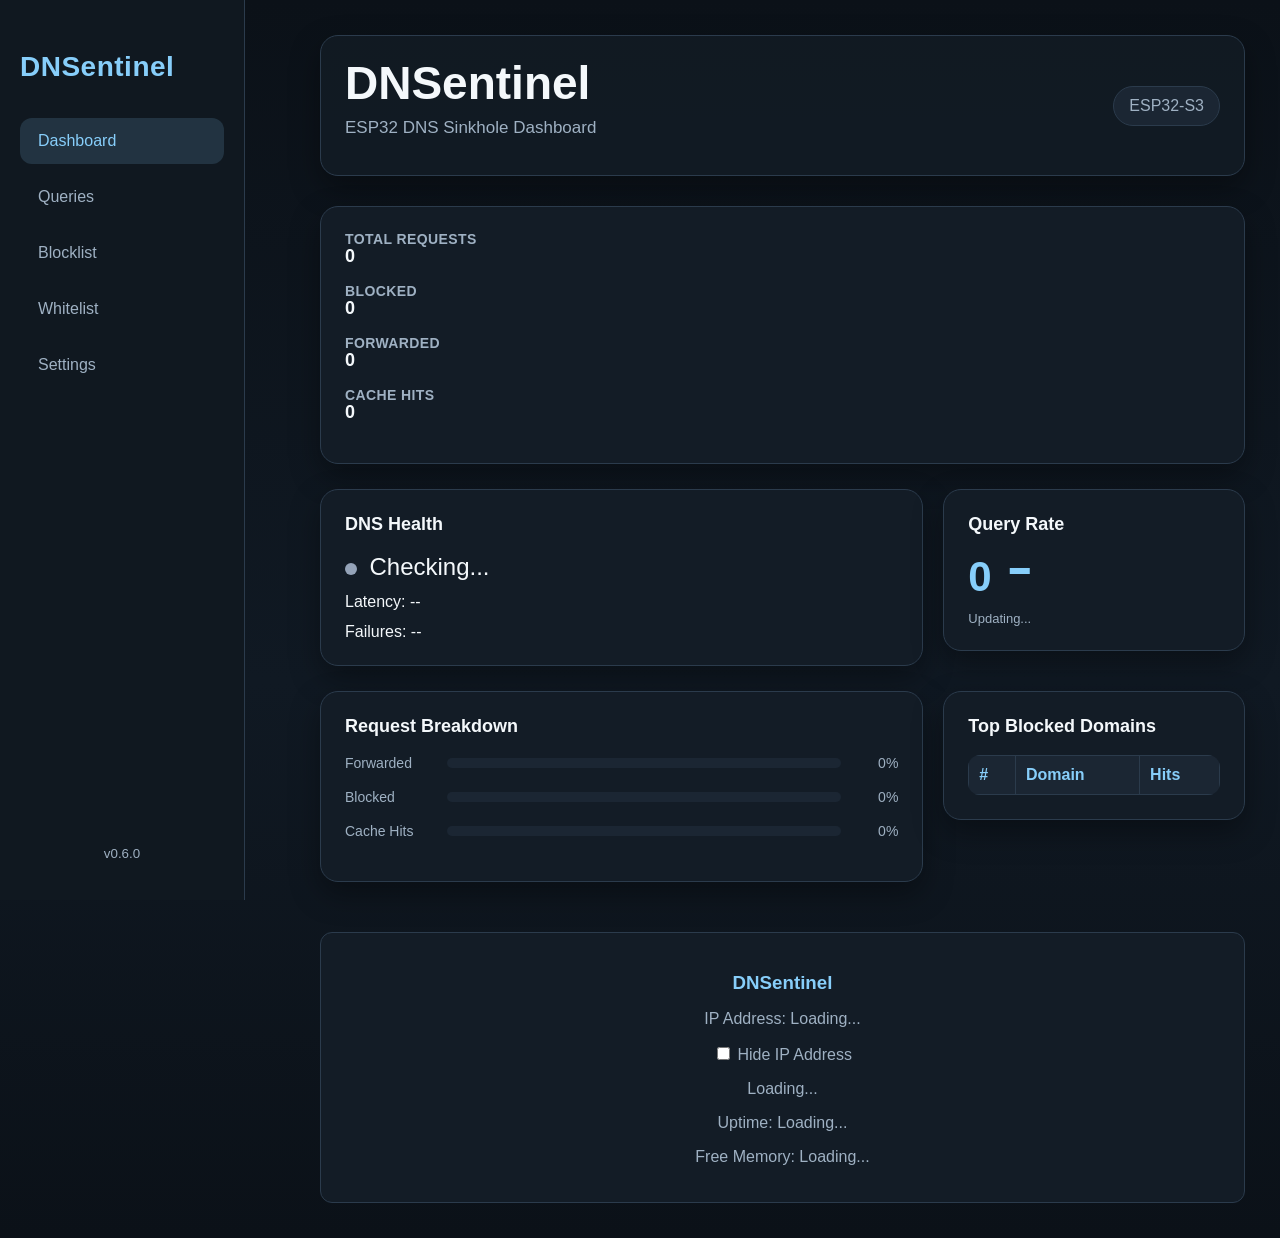
==== commit ce8afddc: "Add salted password hashing and finish v0.6 cleanup" ====
--- a/data/index.html
+++ b/data/index.html
@@ -18,7 +18,7 @@
         <a href="/settings.html">Settings</a>
     </nav>
         <footer class="navbar-ftr">
-            <small>v0.4.0</small>
+            <small>v0.6.0</small>
         </footer>
     </aside>
     <main class="content">
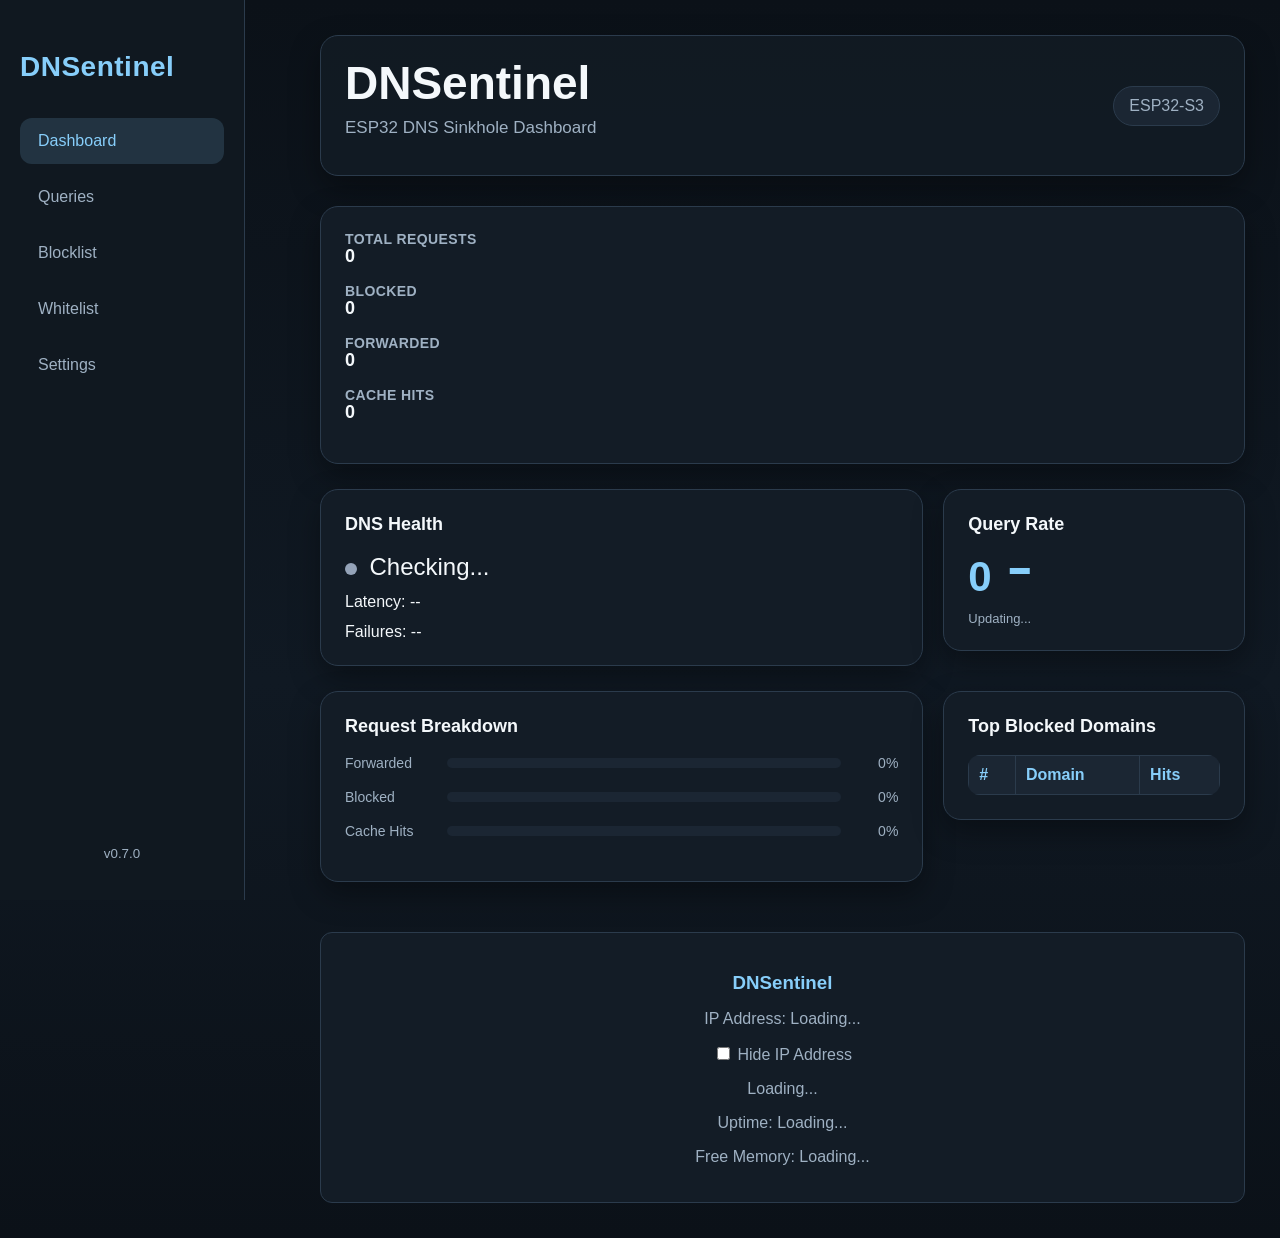
==== commit 18c94b08: "Complete v0.7 security hardening and validation" ====
--- a/data/index.html
+++ b/data/index.html
@@ -18,7 +18,7 @@
         <a href="/settings.html">Settings</a>
     </nav>
         <footer class="navbar-ftr">
-            <small>v0.6.0</small>
+            <small>v0.7.0</small>
         </footer>
     </aside>
     <main class="content">
--- a/data/style.css
+++ b/data/style.css
@@ -305,6 +305,12 @@
     margin: 15px 0;
 }
 
+.filterlist-domain-list{
+    max-height: 500px;
+    overflow-y: auto;
+    padding-right: 8px;
+}
+
 .filterlist-entry {
 
     display: flex;
@@ -336,6 +342,11 @@
     padding: 5px 10px;
 
     cursor: pointer;
+}
+
+.domain-list-window {
+    max-height: 500px;
+    overflow-y: auto;
 }
 
 
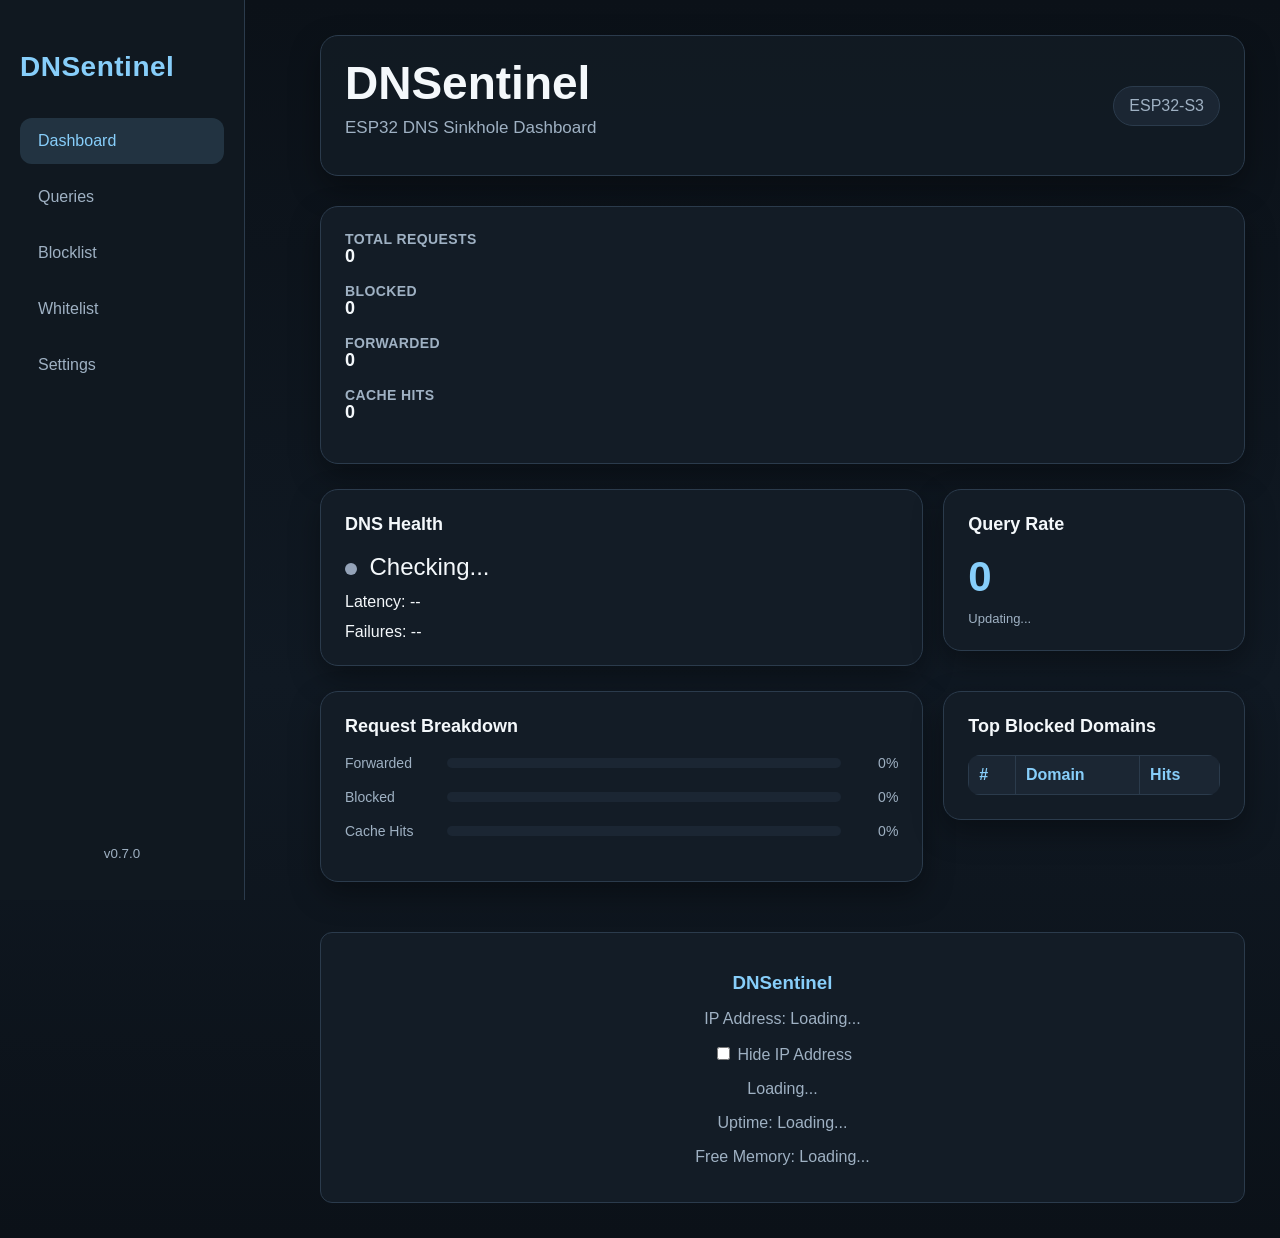
==== commit 051264bc: "Final submission cleanup and hardening" ====
--- a/data/index.html
+++ b/data/index.html
@@ -118,10 +118,6 @@
                 <span id="query-rate">
                     0
                 </span>
-
-                <span id="query-trend">
-                    ▬
-                </span>
             </div>
             <span class="card-status" id="stats-updated">
                 Updating...
--- a/data/style.css
+++ b/data/style.css
@@ -327,6 +327,55 @@
 
     border-radius: 8px;
 
+}
+
+.pagination-controls
+{
+    display: flex;
+    align-items: center;
+    justify-content: center;
+    gap: 14px;
+    margin-top: 18px;
+}
+
+.pagination-controls button
+{
+    padding:  8px 16px;
+    border-radius: 8px;
+    border: 1px solid rgba(255, 255, 255, 0.15);
+    cursor: pointer;
+    font-size: 14px;
+    transition: 
+        transform 0.15s ease,
+        opacity 0.15s ease;
+}
+
+.pagination-controls button:hover
+{
+    transform: translateY(-1px);
+}
+
+.pagination-controls button:active
+{
+    transform: translateY(0);
+}
+
+#filterlist-page-marker
+{
+    min-width: 64px;
+    text-align: center;
+    padding: 8px 12px;
+    border-radius: 8px;
+    font-size: 14px;
+    font-weight: 600;
+    border: 1px solid rgba(255, 255, 255, 0.12);
+    background: rgba( 135,206, 250,0.05);
+}
+
+.pagination-controls button:disabled
+{
+    opacity:  0.4;
+    cursor: not-allowed;
 }
 
 .remove-domain {
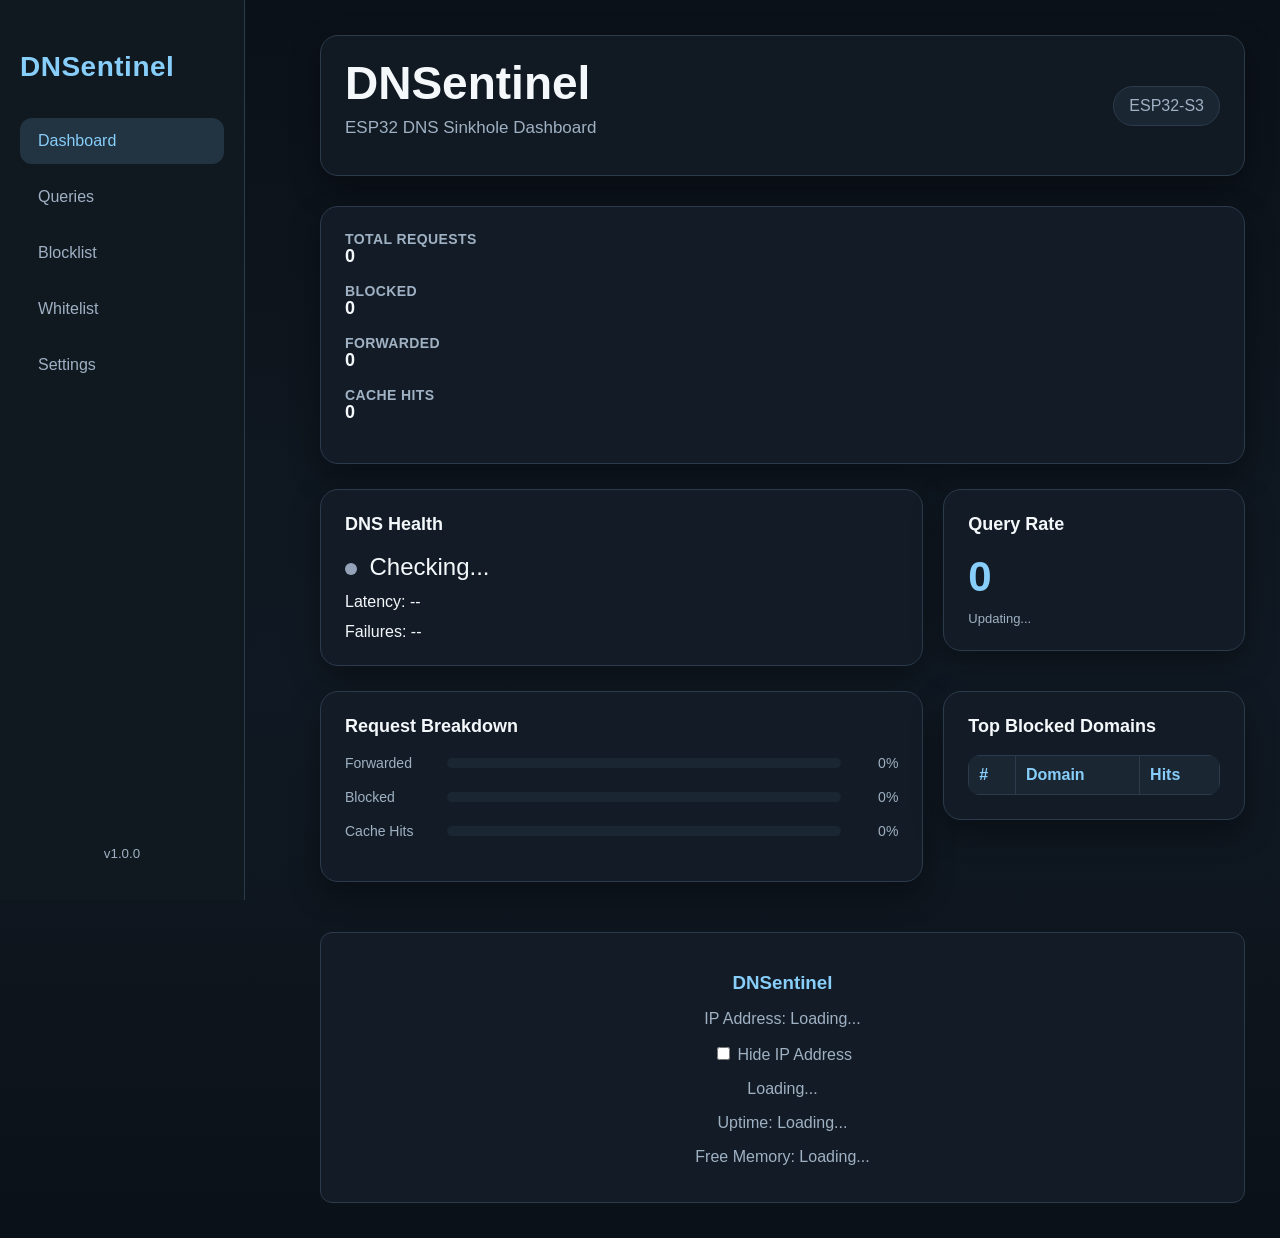
==== commit ddd67a7a: "Finalize DNSentinel v1.0 release" ====
--- a/data/index.html
+++ b/data/index.html
@@ -18,7 +18,7 @@
         <a href="/settings.html">Settings</a>
     </nav>
         <footer class="navbar-ftr">
-            <small>v0.7.0</small>
+            <small>v1.0.0</small>
         </footer>
     </aside>
     <main class="content">
